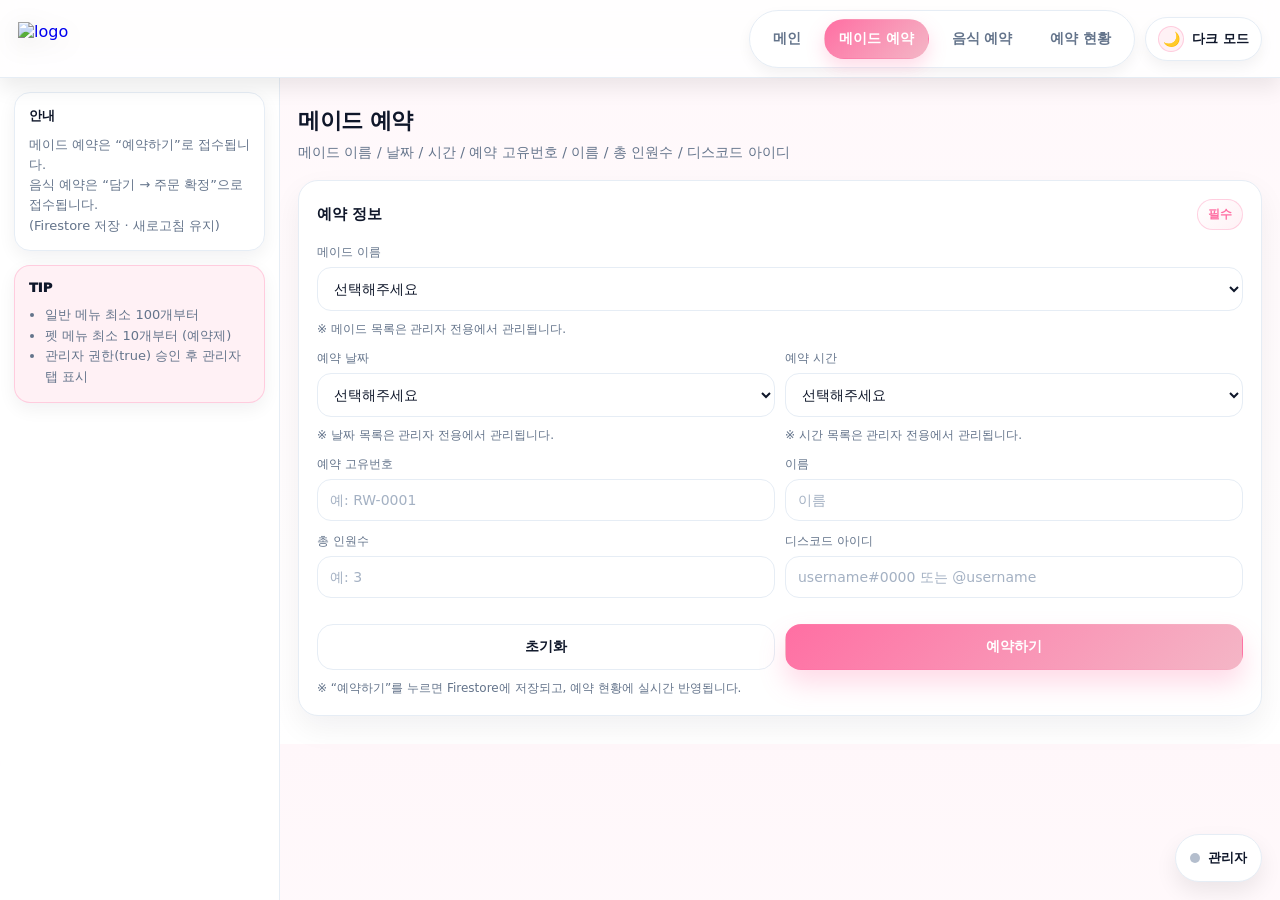
==== index.html @ f881dced "Update index.html" ====
<!DOCTYPE html>
<html lang="ko">
<head>
<meta charset="UTF-8" />
<meta name="viewport" content="width=device-width, initial-scale=1.0"/>
<title>Reservation</title>

<style>
/* =========================
   THEME TOKENS (Light default)
========================= */
:root{
  --bg:#ffffff;
  --bg-tint:#fff7fa;
  --surface:#ffffff;
  --text:#0f172a;
  --muted:#64748b;
  --line:#e6edf5;

  --pink:#f4b6c6;
  --pink-weak:#fff1f5;
  --pink-strong:#ff6fa3;

  --r:16px;
  --topbar-h:78px;
  --sidebar-w:280px;

  --shadow:0 12px 30px rgba(15, 23, 42, .06);
  --shadow-soft:0 6px 18px rgba(15, 23, 42, .06);

  --topbar-bg: rgba(255,255,255,.82);
  --sidebar-bg: rgba(255,255,255,.90);
}

/* =========================
   DARK THEME OVERRIDES
========================= */
:root[data-theme="dark"]{
  --bg:#0b0f17;
  --bg-tint:#0b0f17;
  --surface:#0f1623;
  --text:#e7eefc;
  --muted:#9aa7bf;
  --line: rgba(148, 163, 184, .18);

  --pink:#ff86b2;
  --pink-weak: rgba(255, 134, 178, .10);
  --pink-strong:#ff4f98;

  --shadow:0 16px 36px rgba(0,0,0,.35);
  --shadow-soft:0 10px 22px rgba(0,0,0,.28);

  --topbar-bg: rgba(15, 22, 35, .78);
  --sidebar-bg: rgba(15, 22, 35, .82);
}

*{box-sizing:border-box;font-family:"Pretendard",system-ui,-apple-system,Segoe UI,Roboto,sans-serif;}
body{
  margin:0;
  background:linear-gradient(180deg,var(--bg-tint), var(--bg));
  color:var(--text);
  transition: background .2s ease, color .2s ease;
}

/* ===== Topbar ===== */
.topbar{
  position:fixed; inset:0 0 auto 0;
  height:var(--topbar-h);
  background:var(--topbar-bg);
  backdrop-filter: blur(10px);
  border-bottom:1px solid var(--line);
  z-index:50;
  box-shadow:0 10px 20px rgba(0,0,0,.08);
}
.topbar-inner{
  height:100%;
  display:flex;
  align-items:center;
  justify-content:space-between;
  padding:0 18px;
}

/* 로고 */
.brand{display:flex;align-items:center;min-width:140px;}
.brand a{display:flex;align-items:center;text-decoration:none;}
.brand img{
  height:34px;width:auto;object-fit:contain;display:block;
  filter: drop-shadow(0 6px 12px rgba(0,0,0,.10));
}

/* 오른쪽 영역 */
.top-actions{display:flex;align-items:center;gap:10px;}

/* 탭 */
.nav{
  display:flex; gap:8px; align-items:center;
  padding:8px;
  border:1px solid var(--line);
  border-radius:999px;
  background:var(--surface);
  box-shadow:0 6px 14px rgba(0,0,0,.05);
}
.nav button{
  border:1px solid transparent;
  background:transparent;
  color:var(--muted);
  font-weight:950;
  font-size:14px;
  padding:10px 14px;
  border-radius:999px;
  cursor:pointer;
}
.nav button.active{
  color:#fff;
  background:linear-gradient(135deg, var(--pink-strong), var(--pink));
  box-shadow:0 8px 18px rgba(255, 111, 163, .25);
}

/* 테마 토글 */
.theme-btn{
  height:44px;
  padding:0 12px;
  border-radius:999px;
  border:1px solid var(--line);
  background:var(--surface);
  color:var(--text);
  font-weight:950;
  cursor:pointer;
  display:flex;
  align-items:center;
  gap:8px;
  box-shadow:0 6px 14px rgba(0,0,0,.05);
}
.theme-icon{
  width:26px;height:26px;border-radius:999px;
  display:grid;place-items:center;
  background:var(--pink-weak);
  border:1px solid rgba(255, 134, 178, .35);
  color:var(--pink-strong);
  font-size:14px;
}

/* ===== Sidebar ===== */
.sidebar{
  position:fixed;
  top:var(--topbar-h); left:0; bottom:0;
  width:var(--sidebar-w);
  background:var(--sidebar-bg);
  backdrop-filter: blur(10px);
  border-right:1px solid var(--line);
  padding:14px;
  overflow:auto;
}
.side-card{
  border:1px solid var(--line);
  border-radius:var(--r);
  background:var(--surface);
  padding:14px;
  margin-bottom:14px;
  box-shadow:var(--shadow-soft);
}
.side-title{font-size:13px;font-weight:950;margin-bottom:10px;}
.side-text{color:var(--muted);font-size:13px;line-height:1.55;}
.side-list{
  margin:0;
  padding-left:16px;
  color:var(--muted);
  font-size:13px;
  line-height:1.6;
}
.side-card.tip{
  background:var(--pink-weak);
  border-color:rgba(255, 134, 178, .35);
}

/* ===== Main ===== */
.main{
  margin-top:var(--topbar-h);
  margin-left:var(--sidebar-w);
  padding:28px 18px;
  display:flex;
  justify-content:center;
}
.content{width:100%;max-width: 1020px;}

/* ===== Typography ===== */
.page-title{margin:0;font-size:22px;font-weight:950;letter-spacing:-.02em;}
.page-sub{margin-top:8px;color:var(--muted);font-size:14px;}

/* ===== Cards / Forms ===== */
.grid{
  margin-top:18px;
  display:grid;
  grid-template-columns:1fr;
  gap:14px;
}
.card{
  background:var(--surface);
  border:1px solid var(--line);
  border-radius:20px;
  padding:18px;
  box-shadow:var(--shadow);
}
.card-title{
  display:flex;
  justify-content:space-between;
  align-items:center;
  margin-bottom:14px;
}
.card-title strong{font-size:15px;font-weight:950;}
.badge{
  font-size:12px;
  padding:6px 10px;
  border-radius:999px;
  background:linear-gradient(135deg, var(--surface), var(--pink-weak));
  border:1px solid rgba(255, 134, 178, .35);
  color:var(--pink-strong);
  font-weight:950;
}

.field{margin-bottom:12px;}
label{display:block;font-size:12px;color:var(--muted);margin-bottom:6px;}
input, select{
  width:100%;
  padding:12px 12px;
  border-radius:14px;
  border:1px solid var(--line);
  background:var(--surface);
  color:var(--text);
  font-size:14px;
  outline:none;
  transition:.15s ease;
}
input::placeholder{color:rgba(148,163,184,.85);}
input:focus, select:focus{
  border-color:rgba(255,111,163,.55);
  box-shadow:0 0 0 4px rgba(244,182,198,.22);
}
.row{display:grid;grid-template-columns:1fr 1fr;gap:10px;}
.note{margin-top:10px;font-size:12px;color:var(--muted);}

/* view toggle */
.view{display:none;}
.view.active{display:block;}

/* buttons */
.actions{
  margin-top:14px;
  display:flex;
  gap:10px;
}
.btn{
  flex:1;
  padding:13px 14px;
  border-radius:16px;
  font-weight:950;
  font-size:14px;
  cursor:pointer;
  border:1px solid var(--line);
  background:var(--surface);
  color:var(--text);
  transition:.15s ease;
}
.btn.ghost:hover{filter:brightness(1.02);transform: translateY(-1px);}
.btn.primary{
  border-color:transparent;
  color:#fff;
  background:linear-gradient(135deg, var(--pink-strong), var(--pink));
  box-shadow:0 14px 26px rgba(255,111,163,.25);
}
.btn.primary:hover{filter:brightness(.98);transform: translateY(-1px);}
.btn.small{
  flex:0 0 auto;
  padding:10px 12px;
  border-radius:14px;
  font-size:13px;
}

/* ===== Food layout (left + cart) ===== */
.food-layout{
  margin-top:18px;
  display:grid;
  grid-template-columns: 1fr 380px;
  gap:14px;
}
.cart-list{list-style:none;padding:0;margin:0;font-size:14px;}
.cart-list li{
  padding:10px 0;
  border-bottom:1px dashed var(--line);
  display:flex;
  justify-content:space-between;
  gap:10px;
}
.cart-meta{display:flex;flex-direction:column;gap:4px;}
.cart-meta .muted{color:var(--muted);font-size:12px;}
.cart-total{
  margin-top:12px;
  display:flex;
  justify-content:space-between;
  align-items:center;
  font-weight:950;
}
.cart-actions{margin-top:12px;display:flex;gap:10px;}

/* ===== Status ===== */
.kpi-grid{
  margin-top:18px;
  display:grid;
  grid-template-columns: repeat(3, 1fr);
  gap:14px;
}
.kpi{
  border:1px solid var(--line);
  border-radius:18px;
  background:var(--surface);
  padding:14px;
  box-shadow:var(--shadow-soft);
}
.kpi .label{color:var(--muted); font-size:12px;}
.kpi .value{margin-top:8px; font-size:22px; font-weight:950;}

.table-wrap{
  margin-top:14px;
  border:1px solid var(--line);
  border-radius:16px;
  overflow:auto;
  background:var(--surface);
}
table{
  width:100%;
  border-collapse:separate;
  border-spacing:0;
  min-width:900px;
}
th, td{
  padding:12px 12px;
  border-bottom:1px solid var(--line);
  text-align:left;
  font-size:13px;
}
th{
  position:sticky;
  top:0;
  background:var(--surface);
  font-weight:950;
}
td .pill{
  display:inline-block;
  padding:4px 8px;
  border-radius:999px;
  border:1px solid rgba(255, 134, 178, .35);
  background:var(--pink-weak);
  color:var(--pink-strong);
  font-weight:900;
  font-size:12px;
}
.status-controls{
  margin-top:14px;
  display:flex;
  gap:10px;
  align-items:center;
}
.status-controls input{max-width:360px;}
.muted-small{color:var(--muted); font-size:12px;}

/* ===== HOME (Main) ===== */
.home-hero{
  margin-top:18px;
  display:grid;
  grid-template-columns: 3fr 1fr;
  gap:14px;
  min-height: 640px;
}
.hero-media{
  position:relative;
  border-radius:22px;
  overflow:hidden;
  border:1px solid var(--line);
  background:var(--surface);
  box-shadow:var(--shadow);
  height: 68vh;
  min-height: 640px;
  max-height: 820px;
}
.hero-media::after{
  content:"";
  position:absolute; inset:0;
  background:
    radial-gradient(1200px 600px at 20% 30%, rgba(255,111,163,.20), transparent 60%),
    linear-gradient(180deg, rgba(0,0,0,.12), rgba(0,0,0,.38));
  pointer-events:none;
}
.slide{
  position:absolute; inset:0;
  background-size:cover;
  background-position:center;
  opacity:0;
  transform: scale(1.08);
  transition: opacity 1.8s ease, transform 12s ease;
}
.slide.active{
  opacity:1;
  transform: scale(1.14);
}
.hero-badge{
  position:absolute;
  left:16px; top:16px;
  z-index:2;
  display:inline-flex;
  align-items:center;
  gap:8px;
  padding:8px 12px;
  border-radius:999px;
  border:1px solid rgba(255,255,255,.22);
  background: rgba(0,0,0,.25);
  color:#fff;
  font-weight:950;
  font-size:12px;
  backdrop-filter: blur(10px);
}
.hero-copy{
  border-radius:22px;
  border:1px solid var(--line);
  background:var(--surface);
  box-shadow:var(--shadow);
  padding:20px;
  display:flex;
  flex-direction:column;
  justify-content:space-between;
  gap:14px;
}
.hero-title{
  margin:0;
  font-size:28px;
  font-weight:1000;
  letter-spacing:-.03em;
  line-height:1.15;
  background: linear-gradient(135deg, var(--pink-strong), var(--text));
  -webkit-background-clip:text;
  background-clip:text;
  color:transparent;
}
.hero-desc{
  margin:10px 0 0 0;
  color:var(--muted);
  font-size:14px;
  line-height:1.65;
}
.hero-actions{display:flex;gap:10px;margin-top:14px;}

/* ===== Floating Admin Login (bottom-right) ===== */
.admin-fab{
  position:fixed;
  right:18px;
  bottom:18px;
  z-index:200;
  display:flex;
  flex-direction:column;
  align-items:flex-end;
  gap:10px;
}
.admin-panel{
  width: 360px;
  border:1px solid var(--line);
  border-radius:18px;
  background:var(--surface);
  box-shadow:var(--shadow);
  overflow:hidden;
  transform: translateY(8px);
  opacity:0;
  pointer-events:none;
  transition:.18s ease;
}
.admin-panel.open{
  transform: translateY(0);
  opacity:1;
  pointer-events:auto;
}
.admin-panel-head{
  display:flex;
  align-items:center;
  justify-content:space-between;
  padding:12px 12px;
  border-bottom:1px solid var(--line);
  background:linear-gradient(135deg, var(--pink-weak), var(--surface));
}
.admin-panel-head strong{font-size:13px;font-weight:950;}
.admin-state{
  font-size:12px;
  font-weight:950;
  color:var(--pink-strong);
}
.admin-panel-body{padding:12px;}
.admin-row{display:flex;gap:8px;align-items:center;}
.admin-mini{
  margin-top:10px;
  font-size:12px;
  color:var(--muted);
  line-height:1.5;
}
.admin-toggle-btn{
  height:48px;
  min-width:48px;
  padding:0 14px;
  border-radius:999px;
  border:1px solid var(--line);
  background:var(--surface);
  color:var(--text);
  font-weight:950;
  cursor:pointer;
  display:flex;
  align-items:center;
  gap:8px;
  box-shadow:0 10px 22px rgba(0,0,0,.08);
}
.admin-dot{
  width:10px;height:10px;border-radius:999px;
  background:rgba(148,163,184,.7);
}
.admin-dot.on{ background: var(--pink-strong); }

@media (max-width: 980px){
  .food-layout{grid-template-columns:1fr;}
  .kpi-grid{grid-template-columns:1fr;}
  .home-hero{grid-template-columns:1fr; min-height:auto;}
  .hero-media{height:auto;min-height:480px;max-height:none;}
  .hero-title{font-size:24px;}
}
@media (max-width: 820px){
  .sidebar{display:none;}
  .main{margin-left:0;padding:22px 14px;}
  .content{max-width:100%;}
  .row{grid-template-columns:1fr;}
  .brand{min-width:auto;}
  .top-actions{gap:8px;}
  .theme-btn{height:42px;}
  .admin-panel{width:min(92vw, 380px);}
}
</style>
</head>

<body>

<header class="topbar">
  <div class="topbar-inner">
    <div class="brand">
      <a href="#" onclick="setView('home'); return false;">
        <img src="https://i.imgur.com/WIPwg1y.png" alt="logo">
      </a>
    </div>

    <div class="top-actions">
      <nav class="nav">
        <button class="tab-btn" data-view="home">메인</button>
        <button class="tab-btn active" data-view="maid">메이드 예약</button>
        <button class="tab-btn" data-view="food">음식 예약</button>
        <button class="tab-btn" data-view="status">예약 현황</button>

        <!-- ✅ 승인(allowed=true)되면 보임 -->
        <button class="tab-btn" data-view="admin" id="adminTab" style="display:none;">
          관리자 전용 <span id="adminTabLock">🔒</span>
        </button>
      </nav>

      <button class="theme-btn" type="button" onclick="toggleTheme()">
        <span class="theme-icon" id="themeIcon">🌙</span>
        <span id="themeText">다크 모드</span>
      </button>
    </div>
  </div>
</header>

<aside class="sidebar">
  <div class="side-card">
    <div class="side-title">안내</div>
    <div class="side-text">
      메이드 예약은 “예약하기”로 접수됩니다.<br/>
      음식 예약은 “담기 → 주문 확정”으로 접수됩니다.<br/>
      (Firestore 저장 · 새로고침 유지)
    </div>
  </div>

  <div class="side-card tip">
    <div class="side-title">TIP</div>
    <ul class="side-list">
      <li>일반 메뉴 최소 100개부터</li>
      <li>펫 메뉴 최소 10개부터 (예약제)</li>
      <li>관리자 권한(true) 승인 후 관리자 탭 표시</li>
    </ul>
  </div>
</aside>

<main class="main">
  <div class="content">

    <!-- VIEW: HOME -->
    <section id="view-home" class="view">
      <h1 class="page-title">메인</h1>
      <div class="page-sub">환영합니다. 메이드/음식 예약을 빠르게 진행해보세요.</div>

      <div class="home-hero">
        <div class="hero-media" aria-label="단체사진 슬라이드">
          <div class="hero-badge">📸 단체사진</div>
          <div class="slide active" id="slideA" style="background-image:url('https://i.imgur.com/boRgmMJ.jpeg');"></div>
          <div class="slide" id="slideB" style="background-image:url('https://i.imgur.com/WL8Xvbb.jpeg');"></div>
        </div>

        <div class="hero-copy">
          <div>
            <h2 class="hero-title">Maid & Food<br/>Reservation</h2>
            <p class="hero-desc">
              단체 예약부터 음식 주문까지 한 번에.<br/>
              상단 탭으로 이동하거나 아래 버튼으로 바로 시작하세요.
            </p>

            <div class="hero-actions">
              <button class="btn primary" type="button" onclick="setView('maid')">메이드 예약</button>
              <button class="btn ghost" type="button" onclick="setView('food')">음식 예약</button>
            </div>

            <div class="note">※ 메인 사진은 2장이 천천히 교차 전환됩니다.</div>
          </div>

          <div class="side-card tip" style="margin:0; box-shadow:none;">
            <div class="side-title">예약 규칙</div>
            <ul class="side-list" style="margin-bottom:0;">
              <li>일반 메뉴는 최소 100개부터</li>
              <li>펫 메뉴는 최소 10개부터 (100% 예약제)</li>
              <li>현황 탭에서 검색/집계 확인</li>
            </ul>
          </div>
        </div>
      </div>
    </section>

    <!-- VIEW: MAID -->
    <section id="view-maid" class="view active">
      <h1 class="page-title">메이드 예약</h1>
      <div class="page-sub">메이드 이름 / 날짜 / 시간 / 예약 고유번호 / 이름 / 총 인원수 / 디스코드 아이디</div>

      <div class="grid">
        <section class="card">
          <div class="card-title">
            <strong>예약 정보</strong>
            <span class="badge">필수</span>
          </div>

          <div class="field">
            <label>메이드 이름</label>
            <select id="maidName">
              <option value="">선택해주세요</option>
            </select>
            <div class="note">※ 메이드 목록은 관리자 전용에서 관리됩니다.</div>
          </div>

          <div class="row">
            <div class="field">
              <label>예약 날짜</label>
              <select id="maidDate">
                <option value="">선택해주세요</option>
              </select>
              <div class="note">※ 날짜 목록은 관리자 전용에서 관리됩니다.</div>
            </div>
            <div class="field">
              <label>예약 시간</label>
              <select id="maidTime">
                <option value="">선택해주세요</option>
              </select>
              <div class="note">※ 시간 목록은 관리자 전용에서 관리됩니다.</div>
            </div>
          </div>

          <div class="row">
            <div class="field">
              <label>예약 고유번호</label>
              <input type="text" id="maidRid" placeholder="예: RW-0001">
            </div>
            <div class="field">
              <label>이름</label>
              <input type="text" id="maidUser" placeholder="이름">
            </div>
          </div>

          <div class="row">
            <div class="field">
              <label>총 인원수</label>
              <input type="number" id="maidPeople" placeholder="예: 3" min="1" step="1">
            </div>
            <div class="field">
              <label>디스코드 아이디</label>
              <input type="text" id="maidDiscord" placeholder="username#0000 또는 @username">
            </div>
          </div>

          <div class="actions">
            <button class="btn ghost" type="button" onclick="resetMaidForm()">초기화</button>
            <button class="btn primary" type="button" onclick="submitMaid()">예약하기</button>
          </div>

          <div class="note">※ “예약하기”를 누르면 Firestore에 저장되고, 예약 현황에 실시간 반영됩니다.</div>
        </section>
      </div>
    </section>

    <!-- VIEW: FOOD -->
    <section id="view-food" class="view">
      <h1 class="page-title">음식 예약</h1>
      <div class="page-sub">담기 방식 · 일반 최소 100개 · 펫 최소 10개 (예약제)</div>

      <div class="food-layout">

        <section class="card">
          <div class="card-title">
            <strong>담기</strong>
            <span class="badge">최소 수량 적용</span>
          </div>

          <div class="field">
            <label>메뉴</label>
            <select id="foodMenu">
              <optgroup label="일반 메뉴 (최소 100개)">
                <option value="americano">아메리카노 (100만원)</option>
                <option value="strawberry">딸바 스무디 (200만원)</option>
                <option value="toast">전남친 토스트 (100만원)</option>
              </optgroup>
              <optgroup label="펫 메뉴 (100% 예약제 · 최소 10개)">
                <option value="pet_water">펫 워터 (100만원 · 예약제)</option>
                <option value="pet_mineral">펫 미네랄 워터 (200만원 · 예약제)</option>
                <option value="cat_churu">캣츄르 (100만원 · 예약제)</option>
              </optgroup>
            </select>
          </div>

          <div class="field">
            <label>수량 (일반 100 / 펫 10)</label>
            <input type="number" id="foodQty" value="100" min="10" step="1">
            <div class="note">※ 펫 메뉴를 선택하면 최소 수량이 10으로 자동 적용됩니다.</div>
          </div>

          <div class="row">
            <div class="field">
              <label>예약 고유번호</label>
              <input type="text" id="foodRid" placeholder="예: FOOD-0001">
            </div>
            <div class="field">
              <label>이름</label>
              <input type="text" id="foodUser" placeholder="이름">
            </div>
          </div>

          <div class="field">
            <label>디스코드 아이디</label>
            <input type="text" id="foodDiscord" placeholder="username#0000 또는 @username">
          </div>

          <div class="actions">
            <button class="btn primary" type="button" onclick="addToCart()">담기</button>
            <button class="btn ghost" type="button" onclick="clearCart()">초기화</button>
          </div>

          <div class="note">※ “초기화”는 장바구니를 비웁니다.</div>
        </section>

        <section class="card">
          <div class="card-title">
            <strong>🛒 장바구니</strong>
            <span class="badge">보기</span>
          </div>

          <ul id="cartList" class="cart-list"></ul>

          <div class="cart-total">
            <span>총합</span>
            <span><strong id="cartTotal">0</strong> 억</span>
          </div>

          <div class="cart-actions">
            <button class="btn ghost small" type="button" onclick="clearCart()">비우기</button>
            <button class="btn primary small" type="button" onclick="confirmFoodOrder()">주문 확정</button>
          </div>

          <div class="note">※ “주문 확정”을 누르면 Firestore에 저장되고, 현황에 실시간 반영됩니다.</div>
        </section>

      </div>
    </section>

    <!-- VIEW: STATUS -->
    <section id="view-status" class="view">
      <h1 class="page-title">예약 현황</h1>
      <div class="page-sub">
        Firestore 실시간 목록 (새로고침해도 유지)
        <br/>
        <span class="muted-small">* 일반 유저는 “내 예약/주문”만 표시됩니다. 관리자 ON이면 전체가 보입니다.</span>
      </div>

      <div class="status-controls">
        <input id="statusSearch" type="text" placeholder="검색: 예약번호 / 이름 / 디스코드" oninput="renderStatus()">
        <span class="muted-small">* 검색은 즉시 필터링됩니다.</span>
      </div>

      <div class="kpi-grid">
        <div class="kpi">
          <div class="label">메이드 예약 건수</div>
          <div class="value" id="kpiMaid">0</div>
        </div>
        <div class="kpi">
          <div class="label">음식 주문 건수</div>
          <div class="value" id="kpiFood">0</div>
        </div>
        <div class="kpi">
          <div class="label">음식 총합(억)</div>
          <div class="value" id="kpiFoodTotal">0</div>
        </div>
      </div>

      <div class="grid">
        <section class="card">
          <div class="card-title">
            <strong>메이드 예약 목록</strong>
            <span class="badge">현황</span>
          </div>
          <div class="table-wrap">
            <table>
              <thead>
                <tr>
                  <th>접수시간</th>
                  <th>예약번호</th>
                  <th>이름</th>
                  <th>디스코드</th>
                  <th>메이드</th>
                  <th>날짜</th>
                  <th>시간</th>
                  <th>인원</th>
                  <th>삭제</th>
                </tr>
              </thead>
              <tbody id="maidStatusBody"></tbody>
            </table>
          </div>
        </section>

        <section class="card">
          <div class="card-title">
            <strong>음식 주문 목록</strong>
            <span class="badge">현황</span>
          </div>
          <div class="table-wrap">
            <table>
              <thead>
                <tr>
                  <th>접수시간</th>
                  <th>예약번호</th>
                  <th>이름</th>
                  <th>디스코드</th>
                  <th>총합(억)</th>
                  <th>상세</th>
                  <th>삭제</th>
                </tr>
              </thead>
              <tbody id="foodStatusBody"></tbody>
            </table>
          </div>
        </section>
      </div>
    </section>

    <!-- VIEW: ADMIN -->
    <section id="view-admin" class="view">
      <h1 class="page-title">관리자 전용</h1>
      <div class="page-sub">승인(allowed=true) + 관리자 ON 상태에서만 사용 가능합니다.</div>

      <div class="grid">

        <!-- 메이드 관리 -->
        <section class="card">
          <div class="card-title">
            <strong>메이드 관리</strong>
            <span class="badge">CONFIG</span>
          </div>

          <div class="row">
            <div class="field">
              <label>메이드 이름 추가</label>
              <input id="newMaidName" type="text" placeholder="예: 메이드 아리">
            </div>
            <div class="field" style="display:flex;align-items:flex-end;gap:10px;">
              <button class="btn primary" type="button" onclick="adminAddMaid()" data-admin-only="true">추가</button>
            </div>
          </div>

          <div class="table-wrap" style="margin-top:10px;">
            <table>
              <thead>
                <tr><th>이름</th><th>상태</th><th>삭제</th></tr>
              </thead>
              <tbody id="adminMaidBody"></tbody>
            </table>
          </div>
        </section>

        <!-- 날짜 관리 -->
        <section class="card">
          <div class="card-title">
            <strong>예약 날짜 관리</strong>
            <span class="badge">CONFIG</span>
          </div>

          <div class="row">
            <div class="field">
              <label>날짜 추가</label>
              <input id="newMaidDate" type="date">
            </div>
            <div class="field" style="display:flex;align-items:flex-end;gap:10px;">
              <button class="btn primary" type="button" onclick="adminAddDate()" data-admin-only="true">추가</button>
            </div>
          </div>

          <div class="table-wrap" style="margin-top:10px;">
            <table>
              <thead>
                <tr><th>날짜</th><th>삭제</th></tr>
              </thead>
              <tbody id="adminDateBody"></tbody>
            </table>
          </div>
        </section>

        <!-- 시간 관리 -->
        <section class="card">
          <div class="card-title">
            <strong>예약 시간 관리</strong>
            <span class="badge">CONFIG</span>
          </div>

          <div class="row">
            <div class="field">
              <label>시간 추가</label>
              <input id="newMaidTime" type="text" placeholder="예: 12:00">
              <div class="note">형식: HH:MM (예: 09:30, 18:00)</div>
            </div>
            <div class="field" style="display:flex;align-items:flex-end;gap:10px;">
              <button class="btn primary" type="button" onclick="adminAddTime()" data-admin-only="true">추가</button>
            </div>
          </div>

          <div class="table-wrap" style="margin-top:10px;">
            <table>
              <thead>
                <tr><th>시간</th><th>삭제</th></tr>
              </thead>
              <tbody id="adminTimeBody"></tbody>
            </table>
          </div>
        </section>

        <!-- 권한 신청 승인/거절 -->
        <section class="card">
          <div class="card-title">
            <strong>권한 신청 관리</strong>
            <span class="badge">ACCESS</span>
          </div>

          <div class="note" style="margin-top:0;">
            요청 목록에서 승인/거절 처리하세요. 승인하면 해당 사용자에게 관리자 탭이 보입니다.
          </div>

          <div class="table-wrap">
            <table>
              <thead>
                <tr>
                  <th>업데이트</th>
                  <th>clientId</th>
                  <th>상태</th>
                  <th>승인</th>
                  <th>거절</th>
                </tr>
              </thead>
              <tbody id="adminAccessBody"></tbody>
            </table>
          </div>

          <div class="note">
            TIP) 승인 후 더 확실히 확인하려면 Firebase 콘솔에서 adminAccess/{clientId} 문서에
            <b>approvedRid</b>, <b>approvedNick</b> 값을 같이 넣어두면, 로그인 시 일치 검증됩니다.
          </div>
        </section>

        <!-- 전체 초기화(삭제) -->
        <section class="card">
          <div class="card-title">
            <strong>데이터 관리</strong>
            <span class="badge">ADMIN</span>
          </div>

          <div class="note" style="margin-top:0;">
            아래 기능은 관리자 ON에서만 사용 가능합니다.
          </div>

          <div class="actions">
            <button class="btn ghost" type="button" onclick="clearAllStatus()" data-admin-only="true">전체 초기화(삭제)</button>
            <button class="btn primary" type="button" onclick="alert('추가 기능 예정')" data-admin-only="true">기능 추가</button>
          </div>
        </section>

      </div>
    </section>

  </div>
</main>

<!-- Floating Admin Login -->
<div class="admin-fab">
  <div class="admin-panel" id="adminPanel">
    <div class="admin-panel-head">
      <strong>관리자 로그인</strong>
      <span class="admin-state" id="adminStateText">LOCK</span>
    </div>

    <div class="admin-panel-body">
      <!-- 권한 없을 때 -->
      <div id="adminLockedBox">
        <div class="note" style="margin-top:0;">
          관리자 권한이 필요합니다.<br/>
          아래 버튼으로 권한을 요청하세요.
        </div>

        <div class="field" style="margin:10px 0 0 0;">
          <label>내 요청 ID (관리자가 allowed=true로 승인)</label>
          <input id="clientIdView" type="text" readonly>
        </div>

        <div class="actions" style="margin-top:10px;">
          <button class="btn primary" type="button" onclick="requestAdminAccess()">권한 요청</button>
          <button class="btn ghost" type="button" onclick="alert('승인되면 관리자 탭과 로그인 입력창이 표시됩니다.')">안내</button>
        </div>

        <div class="admin-mini">
          * 요청하면 Firestore에 로그가 남습니다.<br/>
          * 관리자가 adminAccess/{내ID}.allowed=true로 승인하면 관리자 탭이 표시됩니다.
        </div>
      </div>

      <!-- 권한 있을 때 -->
      <div id="adminUnlockedBox" style="display:none;">
        <div class="field" style="margin-bottom:10px;">
          <label>관리자 고유번호</label>
          <input id="adminRidInput" type="text" placeholder="예: RW-0001" autocomplete="off">
        </div>

        <div class="field" style="margin-bottom:10px;">
          <label>관리자 닉네임</label>
          <input id="adminNickInput" type="text" placeholder="예: 시뚜" autocomplete="off">
        </div>

        <div class="admin-row">
          <button class="btn primary" type="button" onclick="adminLoginFromUI()">관리자 ON</button>
          <button class="btn ghost" type="button" onclick="adminLogoutFromUI()">로그아웃</button>
        </div>

        <div class="admin-mini">
          * allowed=true 승인된 사용자만 로그인할 수 있습니다.<br/>
          * (선택) approvedRid/approvedNick가 있으면 일치해야 ON 됩니다.
        </div>
      </div>
    </div>
  </div>

  <button class="admin-toggle-btn" type="button" onclick="toggleAdminPanel()">
    <span class="admin-dot" id="adminDot"></span>
    <span id="adminFabText">관리자</span>
  </button>
</div>

<!-- =========================
     Firebase + Firestore (Module)
========================= -->
<script type="module">
  import { initializeApp } from "https://www.gstatic.com/firebasejs/12.7.0/firebase-app.js";
  import { getAnalytics } from "https://www.gstatic.com/firebasejs/12.7.0/firebase-analytics.js";
  import {
    getFirestore,
    collection,
    addDoc,
    doc,
    setDoc,
    updateDoc,
    deleteDoc,
    getDocs,
    onSnapshot,
    query,
    orderBy,
    limit,
    serverTimestamp,
    writeBatch
  } from "https://www.gstatic.com/firebasejs/12.7.0/firebase-firestore.js";

  /* =========================
     ✅ 인라인 onclick 안전용 전역 자리(placeholder)
  ========================= */
  window.setView = () => {};
  window.toggleTheme = () => {};
  window.toggleAdminPanel = () => {};
  window.resetMaidForm = () => {};
  window.submitMaid = () => {};
  window.addToCart = () => {};
  window.removeFromCart = () => {};
  window.clearCart = () => {};
  window.confirmFoodOrder = () => {};
  window.renderStatus = () => {};
  window.requestAdminAccess = () => {};
  window.adminLoginFromUI = () => {};
  window.adminLogoutFromUI = () => {};
  window.clearAllStatus = () => {};

  window.adminAddMaid = () => {};
  window.adminDeleteMaid = () => {};
  window.adminAddDate = () => {};
  window.adminDeleteDate = () => {};
  window.adminAddTime = () => {};
  window.adminDeleteTime = () => {};
  window.adminApproveAccess = () => {};
  window.adminDenyAccess = () => {};

  window.adminDeleteMaidReservation = () => {};
  window.adminDeleteFoodOrder = () => {};

  /* =========================
     FIREBASE INIT
  ========================= */
  const firebaseConfig = {
    apiKey: "AIzaSyCfMWVHgewbojxk4L-4A_oz8CtUfCUsZGE",
    authDomain: "cafe-985f1.firebaseapp.com",
    projectId: "cafe-985f1",
    storageBucket: "cafe-985f1.firebasestorage.app",
    messagingSenderId: "133444445516",
    appId: "1:133444445516:web:1bebdebd6d26928fd15be9",
    measurementId: "G-1K7L92P1CR"
  };

  const app = initializeApp(firebaseConfig);
  try { getAnalytics(app); } catch(e) {}
  const db = getFirestore(app);

  /* =========================
     STATE
  ========================= */
  let isDark = false;

  let isAllowed = false;
  let allowedDoc = null;

  let isAdmin = false;

  let maidReservations = [];
  let foodOrders = [];

  let configMaids = [];
  let configDates = [];
  let configTimes = [];
  let accessRequests = [];

  let cart = [];

  const $ = (id) => document.getElementById(id);

  const clientId = (() => {
    const key = "rw_client_id";
    let v = localStorage.getItem(key);
    if(!v){
      v = "c_" + Math.random().toString(36).slice(2,10) + "_" + Date.now().toString(36);
      localStorage.setItem(key, v);
    }
    return v;
  })();

  /* =========================
     HELPERS
  ========================= */
  function fmtTime(d){
    const yy = d.getFullYear();
    const mm = String(d.getMonth()+1).padStart(2,'0');
    const dd = String(d.getDate()).padStart(2,'0');
    const hh = String(d.getHours()).padStart(2,'0');
    const mi = String(d.getMinutes()).padStart(2,'0');
    return `${yy}-${mm}-${dd} ${hh}:${mi}`;
  }

  function manwonToEok(totalManwon){
    const eok = totalManwon / 10000;
    return Number.isInteger(eok) ? String(eok) : eok.toFixed(1);
  }

  const FOOD = {
    americano:   { name:'아메리카노', price:100, type:'일반' },
    strawberry:  { name:'딸바 스무디', price:200, type:'일반' },
    toast:       { name:'전남친 토스트', price:100, type:'일반' },
    pet_water:   { name:'펫 워터', price:100, type:'펫(예약제)' },
    pet_mineral: { name:'펫 미네랄 워터', price:200, type:'펫(예약제)' },
    cat_churu:   { name:'캣츄르', price:100, type:'펫(예약제)' },
  };

  function isPetMenu(key){
    return String(FOOD[key]?.type || "").includes("펫");
  }

  function getMinQtyByMenuKey(key){
    return isPetMenu(key) ? 10 : 100;
  }

  function assertAdmin(){
    if(!isAdmin){
      alert("관리자 ON 후 사용 가능합니다.");
      return false;
    }
    return true;
  }

  /* =========================
     THEME
  ========================= */
  function toggleTheme(){
    isDark = !isDark;
    if(isDark){
      document.documentElement.setAttribute("data-theme", "dark");
      $("themeIcon").textContent = "☀️";
      $("themeText").textContent = "라이트 모드";
    }else{
      document.documentElement.removeAttribute("data-theme");
      $("themeIcon").textContent = "🌙";
      $("themeText").textContent = "다크 모드";
    }
  }

  /* =========================
     VIEW SWITCH
  ========================= */
  function setView(view){
    if(view === "admin" && !isAdmin){
      alert("관리자 ON 상태에서만 접근 가능합니다. (관리자 패널에서 로그인하세요)");
      return;
    }

    document.querySelectorAll(".view").forEach(v => v.classList.remove("active"));
    const target = document.getElementById(`view-${view}`);
    if(target) target.classList.add("active");

    document.querySelectorAll(".tab-btn")
      .forEach(b => b.classList.toggle("active", b.dataset.view === view));

    location.hash = view;
    window.scrollTo({ top: 0, behavior: "smooth" });

    if(view === "status") renderStatus();
  }

  /* =========================
     HOME SLIDESHOW
  ========================= */
  function startHomeSlideshow(){
    const a = $("slideA");
    const b = $("slideB");
    if(!a || !b) return;

    let slideOnA = true;
    const SLIDE_MS = 9000;

    setInterval(() => {
      slideOnA = !slideOnA;
      a.classList.toggle("active", slideOnA);
      b.classList.toggle("active", !slideOnA);
    }, SLIDE_MS);
  }

  /* =========================
     ADMIN: permission gate + logs
  ========================= */
  function setClientIdView(){
    const el = $("clientIdView");
    if(el) el.value = clientId;
  }

  function toggleAdminPanel(){
    const panel = $("adminPanel");
    if(!panel) return;
    panel.classList.toggle("open");
    if(panel.classList.contains("open")){
      setClientIdView();
      if(isAllowed){
        setTimeout(()=> $("adminRidInput")?.focus(), 50);
      }
    }
  }

  async function writeAdminLog(type, extra={}){
    await addDoc(collection(db, "adminLogs"), {
      type,
      clientId,
      path: location.pathname,
      href: location.href,
      ua: navigator.userAgent,
      createdAt: serverTimestamp(),
      ...extra
    });
  }

  async function requestAdminAccess(){
    await writeAdminLog("request_access");

    await setDoc(doc(db, "adminAccess", clientId), {
      clientId,
      allowed: false,
      status: "pending",
      requestedAt: serverTimestamp(),
      updatedAt: serverTimestamp()
    }, { merge: true });

    alert("권한 요청이 접수되었습니다. 관리자 승인(allowed=true) 후 관리자 탭이 표시됩니다.");
  }

  async function adminLoginFromUI(){
    if(!isAllowed){
      alert("관리자 권한이 없습니다. 먼저 권한 요청 후 승인을 받아야 합니다.");
      return;
    }

    const rid = ($("adminRidInput")?.value || "").trim();
    const nick = ($("adminNickInput")?.value || "").trim();
    if(!rid || !nick){
      alert("고유번호와 닉네임을 입력해주세요.");
      return;
    }

    const ar = String(allowedDoc?.approvedRid || "").trim();
    const an = String(allowedDoc?.approvedNick || "").trim();

    let ok = true;
    if(ar || an){
      ok = (rid === ar && nick === an);
    }else{
      ok = true;
    }

    await writeAdminLog("admin_id_check", { ok, rid, nick, hasApproved: !!(ar || an) });

    if(!ok){
      alert("관리자 고유번호/닉네임이 승인 정보와 일치하지 않습니다.");
      return;
    }

    isAdmin = true;
    updateAdminUI();
    alert("관리자 모드가 활성화되었습니다.");

    $("adminRidInput").value = "";
    $("adminNickInput").value = "";
  }

  async function adminLogoutFromUI(){
    const was = isAdmin;
    isAdmin = false;
    updateAdminUI();
    if(was) await writeAdminLog("logout");
    alert("관리자 모드가 해제되었습니다.");
  }

  function updateAdminUI(){
    const stateText = $("adminStateText");
    const dot = $("adminDot");
    const fabText = $("adminFabText");

    const adminTab = $("adminTab");
    const adminTabLock = $("adminTabLock");
    const lockedBox = $("adminLockedBox");
    const unlockedBox = $("adminUnlockedBox");

    if(isAdmin){
      if(stateText) stateText.textContent = "ADMIN ON";
      if(dot) dot.classList.add("on");
      if(fabText) fabText.textContent = "관리자 ON";
    } else if(isAllowed){
      if(stateText) stateText.textContent = "LOGIN READY";
      if(dot) dot.classList.remove("on");
      if(fabText) fabText.textContent = "관리자(권한됨)";
    } else {
      if(stateText) stateText.textContent = "LOCK";
      if(dot) dot.classList.remove("on");
      if(fabText) fabText.textContent = "관리자";
    }

    if(adminTab){
      adminTab.style.display = isAllowed ? "" : "none";
      if(adminTabLock){
        adminTabLock.textContent = isAdmin ? "🟣" : "🔓";
      }
    }

    if(lockedBox) lockedBox.style.display = isAllowed ? "none" : "";
    if(unlockedBox) unlockedBox.style.display = isAllowed ? "" : "none";

    document.querySelectorAll("[data-admin-only='true']").forEach(el => {
      el.disabled = !isAdmin;
      el.style.opacity = isAdmin ? "1" : ".55";
      el.style.cursor = isAdmin ? "pointer" : "not-allowed";
    });

    const activeView = document.querySelector(".view.active")?.id;
    if(!isAdmin && activeView === "view-admin") setView("home");

    renderAdminAccessTable();
    renderStatus();
  }

  /* =========================
     MAID
  ========================= */
  function resetMaidForm(){
    $("maidName").value = "";
    $("maidDate").value = "";
    $("maidTime").value = "";
    $("maidRid").value = "";
    $("maidUser").value = "";
    $("maidPeople").value = "";
    $("maidDiscord").value = "";
  }

  async function submitMaid(){
    const maid = $("maidName").value.trim();
    const date = $("maidDate").value;
    const time = $("maidTime").value;
    const rid = $("maidRid").value.trim();
    const name = $("maidUser").value.trim();
    const discord = $("maidDiscord").value.trim();
    const people = parseInt($("maidPeople").value, 10);

    if(!maid || !date || !time || !rid || !name || !discord){
      alert("메이드 예약: 모든 항목을 입력해주세요.");
      return;
    }
    if(!Number.isFinite(people) || people < 1){
      alert("총 인원수는 1명 이상 숫자로 입력해주세요.");
      $("maidPeople").focus();
      return;
    }

     if (maidReservations.some(r => r.maid === maid && r.date === date && r.time === time)) {
  alert("이미 예약된 시간이에요");
  return;
}

    await addDoc(collection(db, "maidReservations"), {
      ts: serverTimestamp(),
      clientId,
      rid, name, discord, maid, date, time, people
    });

    alert("메이드 예약이 접수되었습니다!");
    resetMaidForm();
    setView("status");
  }

  /* =========================
     FOOD / CART
  ========================= */
  function syncFoodQtyRule(){
    const key = $("foodMenu")?.value;
    const minQty = getMinQtyByMenuKey(key);
    const qtyEl = $("foodQty");
    if(!qtyEl) return;

    qtyEl.min = String(minQty);

    // 기본값도 메뉴에 맞게 자동 보정
    const cur = parseInt(qtyEl.value, 10);
    if(!Number.isFinite(cur) || cur < minQty){
      qtyEl.value = minQty;
    }
  }

  function addToCart(){
    const key = $("foodMenu").value;
    const qty = parseInt($("foodQty").value, 10);

    const item = FOOD[key];
    if(!item){
      alert("메뉴를 선택해주세요.");
      return;
    }

    const minQty = getMinQtyByMenuKey(key);
    if(!Number.isFinite(qty) || qty < minQty){
      alert(`${isPetMenu(key) ? "펫" : "일반"} 메뉴는 최소 ${minQty}개부터 담을 수 있습니다.`);
      $("foodQty").value = minQty;
      return;
    }

    const found = cart.find(i => i.key === key);
    if(found) found.qty += qty;
    else cart.push({ key, name:item.name, price:item.price, type:item.type, qty });

    renderCart();
  }

  function removeFromCart(key){
    cart = cart.filter(i => i.key !== key);
    renderCart();
  }

  function clearCart(){
    cart = [];
    renderCart();
    $("foodMenu").selectedIndex = 0;
    $("foodQty").value = 100;     // 기본은 일반 기준
    syncFoodQtyRule();            // 혹시 모르니 룰 반영
  }

  function renderCart(){
    const list = $("cartList");
    const totalEl = $("cartTotal");
    if(!list || !totalEl) return;

    list.innerHTML = "";
    let totalManwon = 0;

    if(cart.length === 0){
      const empty = document.createElement("li");
      empty.style.borderBottom = "none";
      empty.innerHTML = `<div class="cart-meta"><div>장바구니가 비어있어요.</div><div class="muted">왼쪽에서 메뉴를 담아주세요.</div></div>`;
      list.appendChild(empty);
      totalEl.textContent = "0";
      return;
    }

    cart.forEach(i=>{
      const sum = i.qty * i.price;
      totalManwon += sum;

      const li = document.createElement("li");

      const left = document.createElement("div");
      left.className = "cart-meta";
      left.innerHTML = `<div><strong>${i.name}</strong> × ${i.qty}</div><div class="muted">${i.type} · ${i.price}만원/개</div>`;

      const right = document.createElement("div");
      right.style.textAlign = "right";
      right.innerHTML = `
        <div><strong>${manwonToEok(sum)}</strong>억</div>
        <button class="btn small ghost" type="button" style="margin-top:6px;" onclick="removeFromCart('${i.key}')">삭제</button>
      `;

      li.appendChild(left);
      li.appendChild(right);
      list.appendChild(li);
    });

    totalEl.textContent = manwonToEok(totalManwon);
  }

  async function confirmFoodOrder(){
    if(cart.length === 0){
      alert("장바구니가 비어있어요.");
      return;
    }

    const rid = $("foodRid").value.trim();
    const name = $("foodUser").value.trim();
    const discord = $("foodDiscord").value.trim();

    if(!rid || !name || !discord){
      alert("음식 예약: 예약 고유번호 / 이름 / 디스코드 아이디를 입력해주세요.");
      return;
    }

    let totalManwon = 0;
    cart.forEach(i => totalManwon += i.qty * i.price);

    await addDoc(collection(db, "foodOrders"), {
      ts: serverTimestamp(),
      clientId,
      rid, name, discord,
      items: cart.map(i => ({...i})),
      totalManwon
    });

    alert("음식 주문이 확정되었습니다!");
    clearCart();
    setView("status");
  }

  /* =========================
     ✅ 예약현황 개별 삭제 (관리자 ON)
  ========================= */
  async function adminDeleteMaidReservation(docId){
    if(!assertAdmin()) return;
    if(!confirm("이 메이드 예약을 삭제할까요?")) return;
    await deleteDoc(doc(db, "maidReservations", docId));
  }

  async function adminDeleteFoodOrder(docId){
    if(!assertAdmin()) return;
    if(!confirm("이 음식 주문을 삭제할까요?")) return;
    await deleteDoc(doc(db, "foodOrders", docId));
  }

  /* =========================
     STATUS RENDER
  ========================= */
  function renderStatus(){
    const qv = ($("statusSearch")?.value || "").trim().toLowerCase();

    const maidVisibleBase = isAdmin ? maidReservations : maidReservations.filter(r => r.clientId === clientId);
    const foodVisibleBase = isAdmin ? foodOrders : foodOrders.filter(o => o.clientId === clientId);

    $("kpiMaid").textContent = String(maidVisibleBase.length);
    $("kpiFood").textContent = String(foodVisibleBase.length);

    const foodTotalManwon = foodVisibleBase.reduce((acc, o) => acc + (o.totalManwon || 0), 0);
    $("kpiFoodTotal").textContent = manwonToEok(foodTotalManwon);

    const maidFiltered = maidVisibleBase.filter(r => {
      if(!qv) return true;
      return (
        String(r.rid || "").toLowerCase().includes(qv) ||
        String(r.name || "").toLowerCase().includes(qv) ||
        String(r.discord || "").toLowerCase().includes(qv) ||
        String(r.maid || "").toLowerCase().includes(qv)
      );
    });

    $("maidStatusBody").innerHTML = maidFiltered.length
      ? maidFiltered.map(r => `
        <tr>
          <td>${r.ts ? fmtTime(r.ts) : "<span class='muted-small'>(처리중)</span>"}</td>
          <td><span class="pill">${r.rid || ""}</span></td>
          <td>${r.name || ""}</td>
          <td>${r.discord || ""}</td>
          <td>${r.maid || ""}</td>
          <td>${r.date || ""}</td>
          <td>${r.time || ""}</td>
          <td>${r.people ?? ""}</td>
          <td>
            ${
              isAdmin
              ? `<button class="btn small ghost" type="button" onclick="adminDeleteMaidReservation('${r.id}')">삭제</button>`
              : ``
            }
          </td>
        </tr>
      `).join("")
      : `<tr><td colspan="9" class="muted-small">표시할 메이드 예약이 없습니다.</td></tr>`;

    const foodFiltered = foodVisibleBase.filter(o => {
      if(!qv) return true;
      return (
        String(o.rid || "").toLowerCase().includes(qv) ||
        String(o.name || "").toLowerCase().includes(qv) ||
        String(o.discord || "").toLowerCase().includes(qv) ||
        (o.items || []).some(i => String(i.name || "").toLowerCase().includes(qv))
      );
    });

    $("foodStatusBody").innerHTML = foodFiltered.length
      ? foodFiltered.map(o => {
        const detail = (o.items || []).map(i => `${i.name}×${i.qty}`).join(", ");
        return `
          <tr>
            <td>${o.ts ? fmtTime(o.ts) : "<span class='muted-small'>(처리중)</span>"}</td>
            <td><span class="pill">${o.rid || ""}</span></td>
            <td>${o.name || ""}</td>
            <td>${o.discord || ""}</td>
            <td>${manwonToEok(o.totalManwon || 0)}억</td>
            <td>${detail}</td>
            <td>
              ${
                isAdmin
                ? `<button class="btn small ghost" type="button" onclick="adminDeleteFoodOrder('${o.id}')">삭제</button>`
                : ``
              }
            </td>
          </tr>`;
      }).join("")
      : `<tr><td colspan="7" class="muted-small">표시할 음식 주문이 없습니다.</td></tr>`;
  }

  /* =========================
     CONFIG RENDER (폼 옵션)
  ========================= */
  function renderMaidSelect(){
    const sel = $("maidName");
    if(!sel) return;
    const current = sel.value;
    sel.innerHTML = `<option value="">선택해주세요</option>` +
      configMaids.map(m => `<option>${m.name}</option>`).join("");
    if([...sel.options].some(o => o.value === current)) sel.value = current;
  }

  function renderDateSelect(){
    const sel = $("maidDate");
    if(!sel) return;
    const current = sel.value;
    sel.innerHTML = `<option value="">선택해주세요</option>` +
      configDates.map(d => `<option value="${d.date}">${d.date}</option>`).join("");
    if([...sel.options].some(o => o.value === current)) sel.value = current;
  }

  function renderTimeSelect(){
  const sel = $("maidTime");
  if(!sel) return;

  const current = sel.value;

  const selectedMaid = ($("maidName")?.value || "").trim();
  const selectedDate = ($("maidDate")?.value || "").trim();

  // 메이드/날짜 아직 선택 안했으면 그냥 시간만 표시
  if(!selectedMaid || !selectedDate){
    sel.innerHTML = `<option value="">선택해주세요</option>` +
      configTimes.map(t => `<option value="${t.time}">${t.time}</option>`).join("");
    if([...sel.options].some(o => o.value === current)) sel.value = current;
    return;
  }

  // 이미 예약된 시간들(같은 메이드 + 같은 날짜)
  const booked = new Set(
    maidReservations
      .filter(r => r.maid === selectedMaid && r.date === selectedDate)
      .map(r => r.time)
  );

  // 예약된 시간은 disabled + ⛔ 마감 표시
  sel.innerHTML = `<option value="">선택해주세요</option>` +
    configTimes.map(t => {
      const isBooked = booked.has(t.time);
      const text = isBooked ? ("⛔ 마감 · " + t.time) : t.time;   // ✅ 여기 중요(중첩 백틱 X)
      return `<option value="${t.time}" ${isBooked ? "disabled" : ""}>${text}</option>`;
    }).join("");

  // 기존 선택 유지(마감이면 선택 해제)
  const ok = [...sel.options].some(o => o.value === current && !o.disabled);
  sel.value = ok ? current : "";
}

  /* =========================
     ADMIN CRUD: MAID/DATE/TIME
  ========================= */
  async function adminAddMaid(){
    if(!assertAdmin()) return;
    const name = ($("newMaidName")?.value || "").trim();
    if(!name) return alert("메이드 이름을 입력해주세요.");

    await addDoc(collection(db, "config_maids"), {
      name,
      active: true,
      createdAt: serverTimestamp()
    });
    $("newMaidName").value = "";
  }

  async function adminDeleteMaid(id){
    if(!assertAdmin()) return;
    if(!confirm("이 메이드를 삭제할까요?")) return;
    await deleteDoc(doc(db, "config_maids", id));
  }

  async function adminAddDate(){
    if(!assertAdmin()) return;
    const date = ($("newMaidDate")?.value || "").trim();
    if(!date) return alert("날짜를 선택해주세요.");

    await addDoc(collection(db, "config_maidDates"), {
      date,
      active: true,
      createdAt: serverTimestamp()
    });
    $("newMaidDate").value = "";
  }

  async function adminDeleteDate(id){
    if(!assertAdmin()) return;
    if(!confirm("이 날짜를 삭제할까요?")) return;
    await deleteDoc(doc(db, "config_maidDates", id));
  }

  function isTimeFormatOK(t){
    return /^([01]\d|2[0-3]):([0-5]\d)$/.test(t);
  }

  async function adminAddTime(){
    if(!assertAdmin()) return;
    const time = ($("newMaidTime")?.value || "").trim();
    if(!time) return alert("시간을 입력해주세요.");
    if(!isTimeFormatOK(time)) return alert("시간 형식이 올바르지 않습니다. 예: 12:00, 09:30");

    await addDoc(collection(db, "config_maidTimes"), {
      time,
      active: true,
      createdAt: serverTimestamp()
    });
    $("newMaidTime").value = "";
  }

  async function adminDeleteTime(id){
    if(!assertAdmin()) return;
    if(!confirm("이 시간을 삭제할까요?")) return;
    await deleteDoc(doc(db, "config_maidTimes", id));
  }

  /* =========================
     ADMIN TABLE RENDER
  ========================= */
  function renderAdminMaidTable(){
    const body = $("adminMaidBody");
    if(!body) return;
    body.innerHTML = configMaids.length
      ? configMaids.map(m => `
        <tr>
          <td>${m.name}</td>
          <td><span class="pill">active</span></td>
          <td><button class="btn small ghost" type="button" onclick="adminDeleteMaid('${m.id}')" data-admin-only="true">삭제</button></td>
        </tr>
      `).join("")
      : `<tr><td colspan="3" class="muted-small">등록된 메이드가 없습니다.</td></tr>`;
  }

  function renderAdminDateTable(){
    const body = $("adminDateBody");
    if(!body) return;
    body.innerHTML = configDates.length
      ? configDates.map(d => `
        <tr>
          <td>${d.date}</td>
          <td><button class="btn small ghost" type="button" onclick="adminDeleteDate('${d.id}')" data-admin-only="true">삭제</button></td>
        </tr>
      `).join("")
      : `<tr><td colspan="2" class="muted-small">등록된 날짜가 없습니다.</td></tr>`;
  }

  function renderAdminTimeTable(){
    const body = $("adminTimeBody");
    if(!body) return;
    body.innerHTML = configTimes.length
      ? configTimes.map(t => `
        <tr>
          <td>${t.time}</td>
          <td><button class="btn small ghost" type="button" onclick="adminDeleteTime('${t.id}')" data-admin-only="true">삭제</button></td>
        </tr>
      `).join("")
      : `<tr><td colspan="2" class="muted-small">등록된 시간이 없습니다.</td></tr>`;
  }

  function statusLabel(v){
    const s = v?.status || (v?.allowed ? "approved" : "pending");
    if(s === "approved") return `<span class="pill">승인</span>`;
    if(s === "denied") return `<span class="pill">거절</span>`;
    return `<span class="pill">대기</span>`;
  }

  async function adminApproveAccess(docId){
    if(!assertAdmin()) return;
    await updateDoc(doc(db, "adminAccess", docId), {
      allowed: true,
      status: "approved",
      updatedAt: serverTimestamp()
    });
  }

  async function adminDenyAccess(docId){
    if(!assertAdmin()) return;
    await updateDoc(doc(db, "adminAccess", docId), {
      allowed: false,
      status: "denied",
      updatedAt: serverTimestamp()
    });
  }

  function renderAdminAccessTable(){
    const body = $("adminAccessBody");
    if(!body) return;

    if(!isAdmin){
      body.innerHTML = `<tr><td colspan="5" class="muted-small">관리자 ON 시 표시됩니다.</td></tr>`;
      return;
    }

    body.innerHTML = accessRequests.length
      ? accessRequests.map(r => {
          const dt =
            r.updatedAt?.toDate ? r.updatedAt.toDate() :
            r.requestedAt?.toDate ? r.requestedAt.toDate() :
            new Date();
          return `
            <tr>
              <td>${fmtTime(dt)}</td>
              <td><span class="pill">${r.clientId || r.id}</span></td>
              <td>${statusLabel(r)}</td>
              <td><button class="btn small ghost" type="button" onclick="adminApproveAccess('${r.id}')" data-admin-only="true">승인</button></td>
              <td><button class="btn small ghost" type="button" onclick="adminDenyAccess('${r.id}')" data-admin-only="true">거절</button></td>
            </tr>`;
        }).join("")
      : `<tr><td colspan="5" class="muted-small">권한 요청이 없습니다.</td></tr>`;
  }

function startFirestoreWatchers(){
  // ✅ 메이드 예약 감시
  const maidQ = query(collection(db, "maidReservations"), orderBy("ts", "desc"), limit(500));
  onSnapshot(maidQ, (snap) => {
    maidReservations = snap.docs.map(d => {
      const v = d.data();
      return { id: d.id, ...v, ts: v.ts?.toDate ? v.ts.toDate() : null };
    });
    renderStatus();
    renderTimeSelect(); // ✅ 마감 반영
  });

  // ✅ 음식 주문 감시
  const foodQ = query(collection(db, "foodOrders"), orderBy("ts", "desc"), limit(500));
  onSnapshot(foodQ, (snap) => {
    foodOrders = snap.docs.map(d => {
      const v = d.data();
      return { id: d.id, ...v, ts: v.ts?.toDate ? v.ts.toDate() : null };
    });
    renderStatus();
  });

  // ✅ 관리자 권한 감시
  onSnapshot(doc(db, "adminAccess", clientId), (snap) => {
    if(!snap.exists()){
      allowedDoc = null;
      isAllowed = false;
      if(isAdmin) isAdmin = false;
      updateAdminUI();
      return;
    }
    allowedDoc = snap.data() || null;
    isAllowed = !!allowedDoc.allowed;

    if(!isAllowed && isAdmin) isAdmin = false;
    updateAdminUI();
  });
}
function startConfigWatchers(){
  onSnapshot(query(collection(db, "config_maids"), orderBy("createdAt", "asc")), (snap) => {
    configMaids = snap.docs.map(d => ({ id:d.id, ...d.data() })).filter(x => x.active !== false);
    renderMaidSelect();
    renderAdminMaidTable();
  });

  onSnapshot(query(collection(db, "config_maidDates"), orderBy("date", "asc")), (snap) => {
    configDates = snap.docs.map(d => ({ id:d.id, ...d.data() })).filter(x => x.active !== false);
    renderDateSelect();
    renderAdminDateTable();
  });

  onSnapshot(query(collection(db, "config_maidTimes"), orderBy("time", "asc")), (snap) => {
    configTimes = snap.docs.map(d => ({ id:d.id, ...d.data() })).filter(x => x.active !== false);
    renderTimeSelect();
    renderAdminTimeTable();
  });

  onSnapshot(query(collection(db, "adminAccess"), orderBy("updatedAt", "desc"), limit(300)), (snap) => {
    accessRequests = snap.docs.map(d => ({ id:d.id, ...d.data() }));
    renderAdminAccessTable();
  });
}

  /* =========================
     전체 초기화(삭제) - 관리자만
  ========================= */
  async function clearAllStatus(){
    if(!isAdmin){
      alert("관리자 ON 후 사용 가능합니다.");
      return;
    }
    if(!confirm("정말 전체 예약을 Firestore에서 삭제할까요?")) return;

    const batch = writeBatch(db);

    const maidSnap = await getDocs(query(collection(db, "maidReservations"), limit(500)));
    maidSnap.forEach(d => batch.delete(d.ref));

    const foodSnap = await getDocs(query(collection(db, "foodOrders"), limit(500)));
    foodSnap.forEach(d => batch.delete(d.ref));

    await batch.commit();
    alert("삭제 완료 (최대 500개 범위).");
  }

  /* =========================
     INIT
  ========================= */
  document.addEventListener("DOMContentLoaded", () => {
    document.querySelectorAll(".tab-btn").forEach(btn => {
      btn.addEventListener("click", () => setView(btn.dataset.view));
    });

    // ✅ 메뉴 바뀌면 최소 수량 자동 적용
    $("foodMenu")?.addEventListener("change", () => syncFoodQtyRule());
    $("maidName")?.addEventListener("change", () => renderTimeSelect());
    $("maidDate")?.addEventListener("change", () => renderTimeSelect());
     
    document.addEventListener("keydown", (e) => {
      const panel = $("adminPanel");
      if(!panel?.classList.contains("open")) return;
      if(e.key === "Enter"){
        if(document.activeElement?.id === "adminNickInput"){
          adminLoginFromUI();
        }
      }
    });

    const initial = (location.hash || "#home").replace("#","");
    setView(
      initial === "food" ? "food" :
      (initial === "status" ? "status" :
      (initial === "maid" ? "maid" :
      (initial === "admin" ? "admin" : "home")))
    );

    renderCart();
    renderStatus();
    updateAdminUI();
    startHomeSlideshow();

    startFirestoreWatchers();
    startConfigWatchers();

    setClientIdView();

    // ✅ 최초에도 룰 적용
    syncFoodQtyRule();
  });

  /* =========================
     ✅ 전역(window) 바인딩
  ========================= */
  window.setView = setView;
  window.toggleTheme = toggleTheme;

  window.toggleAdminPanel = toggleAdminPanel;
  window.requestAdminAccess = requestAdminAccess;
  window.adminLoginFromUI = adminLoginFromUI;
  window.adminLogoutFromUI = adminLogoutFromUI;

  window.resetMaidForm = resetMaidForm;
  window.submitMaid = submitMaid;

  window.addToCart = addToCart;
  window.removeFromCart = removeFromCart;
  window.clearCart = clearCart;
  window.confirmFoodOrder = confirmFoodOrder;

  window.renderStatus = renderStatus;
  window.clearAllStatus = clearAllStatus;

  window.adminAddMaid = adminAddMaid;
  window.adminDeleteMaid = adminDeleteMaid;
  window.adminAddDate = adminAddDate;
  window.adminDeleteDate = adminDeleteDate;
  window.adminAddTime = adminAddTime;
  window.adminDeleteTime = adminDeleteTime;

  window.adminApproveAccess = adminApproveAccess;
  window.adminDenyAccess = adminDenyAccess;

  window.adminDeleteMaidReservation = adminDeleteMaidReservation;
  window.adminDeleteFoodOrder = adminDeleteFoodOrder;
</script>

</body>
</html>
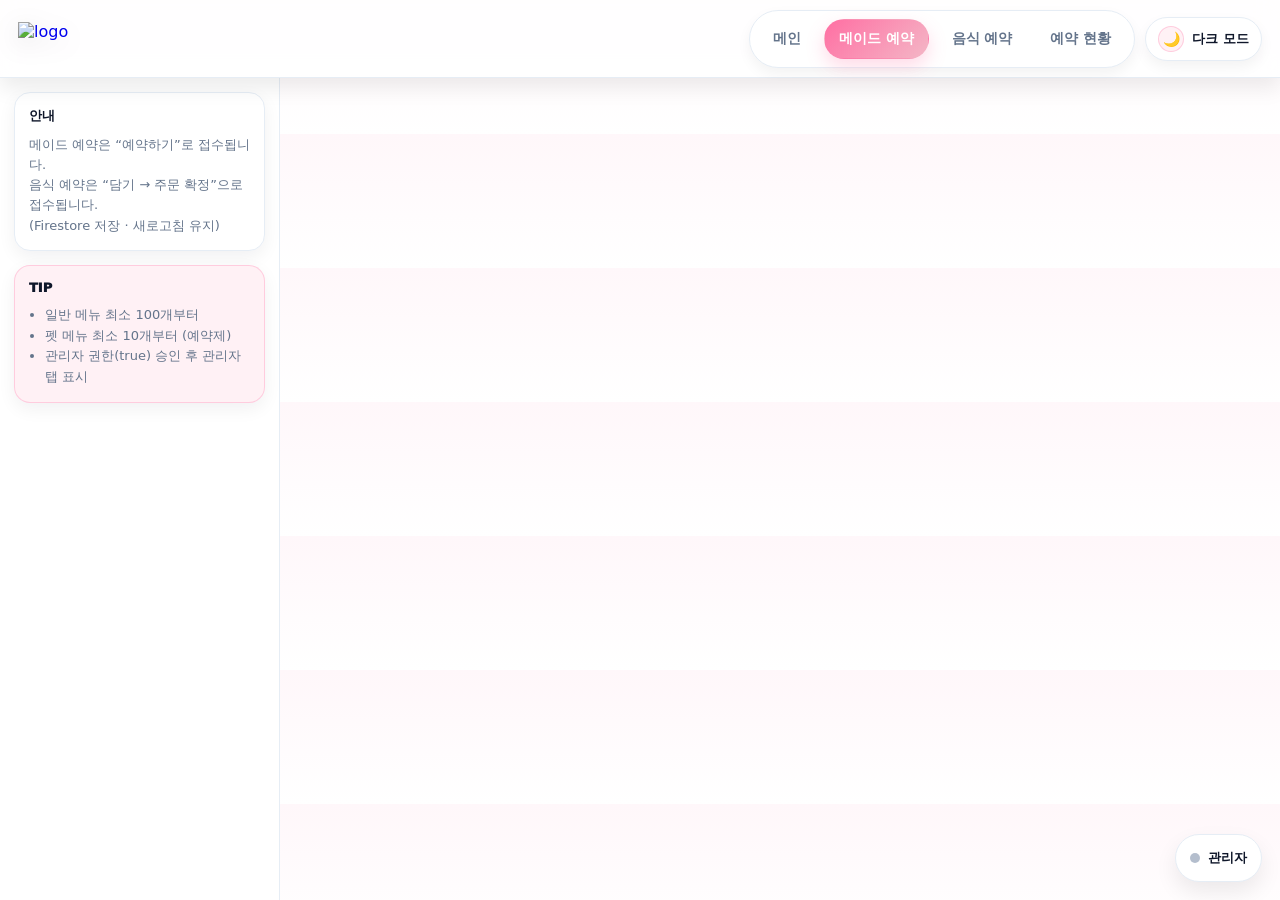
==== commit 85d64691: "Update index.html" ====
--- a/index.html
+++ b/index.html
@@ -458,9 +458,15 @@
   flex-direction:column;
   align-items:flex-end;
   gap:10px;
-}
+
+  pointer-events:none; /* ✅ 추가 */
+}
+.admin-toggle-btn{ pointer-events:auto; } /* ✅ 추가 */
+.admin-panel{ pointer-events:auto; }      /* ✅ 추가 */
+.admin-panel:not(.open){ pointer-events:none; } /* ✅ 추가 */
+   
 .admin-panel{
-  width: 360px;
+  width:360px;
   border:1px solid var(--line);
   border-radius:18px;
   background:var(--surface);
@@ -468,14 +474,15 @@
   overflow:hidden;
   transform: translateY(8px);
   opacity:0;
-  pointer-events:none;
   transition:.18s ease;
+  pointer-events:none; /* 기본은 막기 */
 }
 .admin-panel.open{
   transform: translateY(0);
   opacity:1;
-  pointer-events:auto;
-}
+  pointer-events:auto; /* 열리면 클릭 가능 */
+}
+
 .admin-panel-head{
   display:flex;
   align-items:center;
@@ -545,7 +552,7 @@
   <div class="topbar-inner">
     <div class="brand">
       <a href="#" onclick="setView('home'); return false;">
-        <img src="https://i.imgur.com/WIPwg1y.png" alt="logo">
+        <img src="https://i.imgur.com/lmhPoGC.png" alt="logo">
       </a>
     </div>
 
@@ -604,34 +611,6 @@
           <div class="slide active" id="slideA" style="background-image:url('https://i.imgur.com/boRgmMJ.jpeg');"></div>
           <div class="slide" id="slideB" style="background-image:url('https://i.imgur.com/WL8Xvbb.jpeg');"></div>
         </div>
-
-        <div class="hero-copy">
-          <div>
-            <h2 class="hero-title">Maid & Food<br/>Reservation</h2>
-            <p class="hero-desc">
-              단체 예약부터 음식 주문까지 한 번에.<br/>
-              상단 탭으로 이동하거나 아래 버튼으로 바로 시작하세요.
-            </p>
-
-            <div class="hero-actions">
-              <button class="btn primary" type="button" onclick="setView('maid')">메이드 예약</button>
-              <button class="btn ghost" type="button" onclick="setView('food')">음식 예약</button>
-            </div>
-
-            <div class="note">※ 메인 사진은 2장이 천천히 교차 전환됩니다.</div>
-          </div>
-
-          <div class="side-card tip" style="margin:0; box-shadow:none;">
-            <div class="side-title">예약 규칙</div>
-            <ul class="side-list" style="margin-bottom:0;">
-              <li>일반 메뉴는 최소 100개부터</li>
-              <li>펫 메뉴는 최소 10개부터 (100% 예약제)</li>
-              <li>현황 탭에서 검색/집계 확인</li>
-            </ul>
-          </div>
-        </div>
-      </div>
-    </section>
 
     <!-- VIEW: MAID -->
     <section id="view-maid" class="view active">
@@ -1209,12 +1188,14 @@
   }
 
   function assertAdmin(){
-    if(!isAdmin){
-      alert("관리자 ON 후 사용 가능합니다.");
-      return false;
-    }
-    return true;
-  }
+  // ✅ 관리자 ON 이거나, ✅ allowed(권한승인) 이면 통과
+  if(!(isAdmin || isAllowed)){
+    alert("관리자 권한이 없습니다. (권한 요청 후 승인 필요)");
+    return false;
+  }
+  return true;
+}
+
 
   /* =========================
      THEME
@@ -1639,12 +1620,12 @@
           <td>${r.time || ""}</td>
           <td>${r.people ?? ""}</td>
           <td>
-            ${
-              isAdmin
-              ? `<button class="btn small ghost" type="button" onclick="adminDeleteMaidReservation('${r.id}')">삭제</button>`
-              : ``
-            }
-          </td>
+          ${
+  (isAdmin || isAllowed)
+    ? `<button class="btn small ghost" type="button" data-act="del-maid" data-id="${r.id}">삭제</button>`
+    : ``
+}
+            </td>
         </tr>
       `).join("")
       : `<tr><td colspan="9" class="muted-small">표시할 메이드 예약이 없습니다.</td></tr>`;
@@ -1671,12 +1652,13 @@
             <td>${manwonToEok(o.totalManwon || 0)}억</td>
             <td>${detail}</td>
             <td>
-              ${
-                isAdmin
-                ? `<button class="btn small ghost" type="button" onclick="adminDeleteFoodOrder('${o.id}')">삭제</button>`
-                : ``
-              }
-            </td>
+ ${
+  (isAdmin || isAllowed)
+    ? `<button class="btn small ghost" type="button" data-act="del-food" data-id="${o.id}">삭제</button>`
+    : ``
+}
+</td>
+
           </tr>`;
       }).join("")
       : `<tr><td colspan="7" class="muted-small">표시할 음식 주문이 없습니다.</td></tr>`;
@@ -1992,6 +1974,22 @@
     document.querySelectorAll(".tab-btn").forEach(btn => {
       btn.addEventListener("click", () => setView(btn.dataset.view));
     });
+     
+document.addEventListener("click", (e) => {
+  // 버튼이 아니라 아이콘/글자 눌러도 버튼 찾게 해줌
+  const btn = e.target.closest("button[data-act]");
+  if(!btn) return;
+
+  // 문서 ID
+  const id = btn.dataset.id;
+  if(!id) return;
+
+  // 어떤 삭제인지 구분
+  const act = btn.dataset.act;
+
+  if(act === "del-maid") adminDeleteMaidReservation(id);
+  if(act === "del-food") adminDeleteFoodOrder(id);
+}, true);
 
     // ✅ 메뉴 바뀌면 최소 수량 자동 적용
     $("foodMenu")?.addEventListener("change", () => syncFoodQtyRule());
@@ -2030,6 +2028,7 @@
     syncFoodQtyRule();
   });
 
+   
   /* =========================
      ✅ 전역(window) 바인딩
   ========================= */
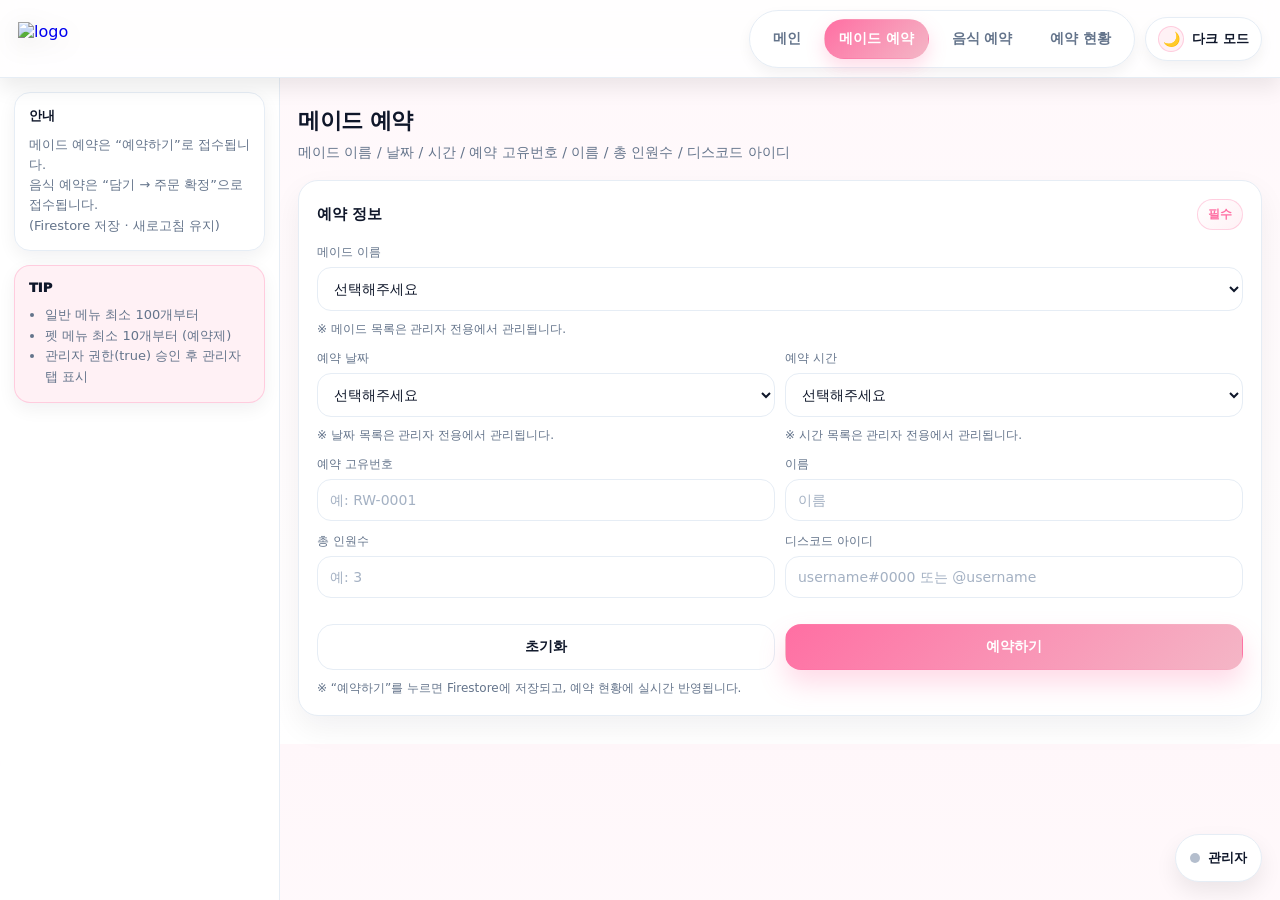
==== commit e08d5974: "Update index.html" ====
--- a/index.html
+++ b/index.html
@@ -552,7 +552,7 @@
   <div class="topbar-inner">
     <div class="brand">
       <a href="#" onclick="setView('home'); return false;">
-        <img src="https://i.imgur.com/lmhPoGC.png" alt="logo">
+        <img src="https://i.imgur.com/WIPwg1y.png" alt="logo">
       </a>
     </div>
 
@@ -611,6 +611,34 @@
           <div class="slide active" id="slideA" style="background-image:url('https://i.imgur.com/boRgmMJ.jpeg');"></div>
           <div class="slide" id="slideB" style="background-image:url('https://i.imgur.com/WL8Xvbb.jpeg');"></div>
         </div>
+
+        <div class="hero-copy">
+          <div>
+            <h2 class="hero-title">Maid & Food<br/>Reservation</h2>
+            <p class="hero-desc">
+              단체 예약부터 음식 주문까지 한 번에.<br/>
+              상단 탭으로 이동하거나 아래 버튼으로 바로 시작하세요.
+            </p>
+
+            <div class="hero-actions">
+              <button class="btn primary" type="button" onclick="setView('maid')">메이드 예약</button>
+              <button class="btn ghost" type="button" onclick="setView('food')">음식 예약</button>
+            </div>
+
+            <div class="note">※ 메인 사진은 2장이 천천히 교차 전환됩니다.</div>
+          </div>
+
+          <div class="side-card tip" style="margin:0; box-shadow:none;">
+            <div class="side-title">예약 규칙</div>
+            <ul class="side-list" style="margin-bottom:0;">
+              <li>일반 메뉴는 최소 100개부터</li>
+              <li>펫 메뉴는 최소 10개부터 (100% 예약제)</li>
+              <li>현황 탭에서 검색/집계 확인</li>
+            </ul>
+          </div>
+        </div>
+      </div>
+    </section>
 
     <!-- VIEW: MAID -->
     <section id="view-maid" class="view active">
